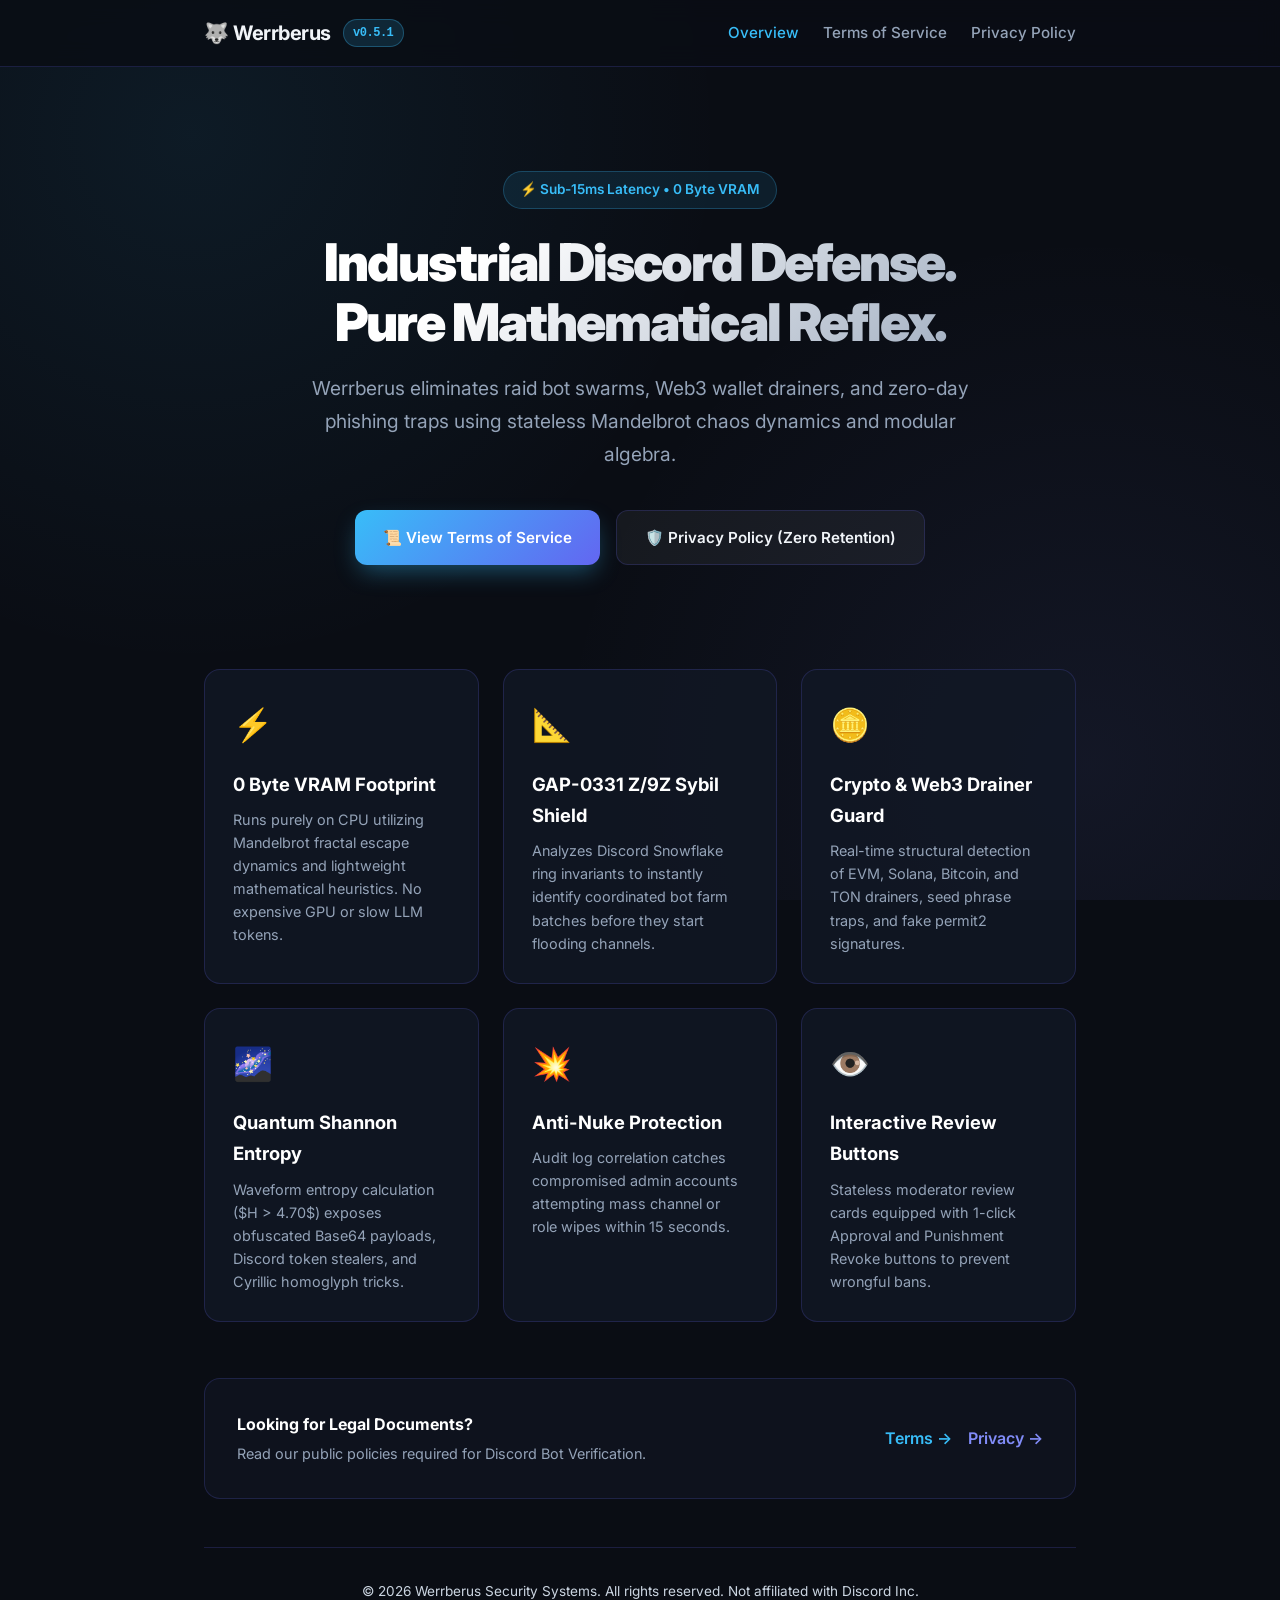
==== index.html @ 81c5df58 "feat: Werrberus ToS and Privacy Policy portal" ====
<!DOCTYPE html>
<html lang="en">
<head>
  <meta charset="UTF-8">
  <meta name="viewport" content="width=device-width, initial-scale=1.0">
  <title>Werrberus - Zero-Memory Fractal Anti-Raid Guard</title>
  <link rel="preconnect" href="https://fonts.googleapis.com">
  <link rel="preconnect" href="https://fonts.gstatic.com" crossorigin>
  <link href="https://fonts.googleapis.com/css2?family=Inter:wght@400;500;600;700;800;900&display=swap" rel="stylesheet">
  <link rel="stylesheet" href="style.css">
  <style>
    .hero {
      text-align: center;
      padding: 4rem 1rem 3rem;
    }
    .hero-badge {
      display: inline-flex;
      align-items: center;
      gap: 0.5rem;
      padding: 0.4rem 1rem;
      border-radius: 9999px;
      background: rgba(56, 189, 248, 0.1);
      border: 1px solid rgba(56, 189, 248, 0.25);
      color: var(--accent-cyan);
      font-size: 0.85rem;
      font-weight: 600;
      margin-bottom: 1.5rem;
    }
    .hero h1 {
      font-size: 3.25rem;
      font-weight: 900;
      letter-spacing: -0.04em;
      line-height: 1.15;
      margin-bottom: 1.25rem;
      background: linear-gradient(135deg, #ffffff 30%, #94a3b8 100%);
      -webkit-background-clip: text;
      -webkit-text-fill-color: transparent;
    }
    .hero p {
      font-size: 1.2rem;
      color: var(--text-muted);
      max-width: 680px;
      margin: 0 auto 2.5rem;
    }
    .cta-group {
      display: flex;
      justify-content: center;
      gap: 1rem;
      flex-wrap: wrap;
    }
    .btn {
      padding: 0.85rem 1.75rem;
      border-radius: 12px;
      font-weight: 600;
      font-size: 0.95rem;
      text-decoration: none;
      transition: all 0.2s ease;
      display: inline-flex;
      align-items: center;
      gap: 0.5rem;
    }
    .btn-primary {
      background: linear-gradient(135deg, #38bdf8 0%, #6366f1 100%);
      color: #fff;
      box-shadow: 0 10px 25px -5px rgba(56, 189, 248, 0.4);
    }
    .btn-primary:hover {
      transform: translateY(-2px);
      box-shadow: 0 15px 30px -5px rgba(56, 189, 248, 0.6);
    }
    .btn-secondary {
      background: rgba(255, 255, 255, 0.05);
      color: var(--text-main);
      border: 1px solid var(--border-color);
    }
    .btn-secondary:hover {
      background: rgba(255, 255, 255, 0.1);
      border-color: var(--border-hover);
      transform: translateY(-2px);
    }
    .features-grid {
      display: grid;
      grid-template-columns: repeat(auto-fit, minmax(260px, 1fr));
      gap: 1.5rem;
      margin: 3.5rem 0;
    }
    .feature-card {
      background: var(--bg-card);
      border: 1px solid var(--border-color);
      border-radius: 16px;
      padding: 1.75rem;
      transition: all 0.2s ease;
    }
    .feature-card:hover {
      border-color: var(--border-hover);
      transform: translateY(-4px);
    }
    .feature-icon {
      font-size: 2rem;
      margin-bottom: 1rem;
      display: inline-block;
    }
    .feature-card h3 {
      font-size: 1.15rem;
      margin-bottom: 0.5rem;
      color: #fff;
    }
    .feature-card p {
      font-size: 0.9rem;
      color: var(--text-muted);
      margin: 0;
      line-height: 1.6;
    }
    .legal-nav-box {
      background: rgba(18, 24, 38, 0.5);
      border: 1px solid var(--border-color);
      border-radius: 16px;
      padding: 2rem;
      display: flex;
      justify-content: space-between;
      align-items: center;
      flex-wrap: wrap;
      gap: 1rem;
      margin-top: 2rem;
    }
  </style>
</head>
<body>

  <header>
    <div class="nav-container">
      <a href="index.html" class="brand">
        <span>🐺 Werrberus</span>
        <span class="brand-badge">v0.5.1</span>
      </a>
      <nav class="nav-links">
        <a href="index.html" class="active">Overview</a>
        <a href="terms.html">Terms of Service</a>
        <a href="privacy.html">Privacy Policy</a>
      </nav>
    </div>
  </header>

  <main class="container">
    <section class="hero">
      <div class="hero-badge">⚡ Sub-15ms Latency • 0 Byte VRAM</div>
      <h1>Industrial Discord Defense.<br>Pure Mathematical Reflex.</h1>
      <p>Werrberus eliminates raid bot swarms, Web3 wallet drainers, and zero-day phishing traps using stateless Mandelbrot chaos dynamics and modular algebra.</p>
      
      <div class="cta-group">
        <a href="terms.html" class="btn btn-primary">📜 View Terms of Service</a>
        <a href="privacy.html" class="btn btn-secondary">🛡️ Privacy Policy (Zero Retention)</a>
      </div>
    </section>

    <section class="features-grid">
      <div class="feature-card">
        <div class="feature-icon">⚡</div>
        <h3>0 Byte VRAM Footprint</h3>
        <p>Runs purely on CPU utilizing Mandelbrot fractal escape dynamics and lightweight mathematical heuristics. No expensive GPU or slow LLM tokens.</p>
      </div>

      <div class="feature-card">
        <div class="feature-icon">📐</div>
        <h3>GAP-0331 Z/9Z Sybil Shield</h3>
        <p>Analyzes Discord Snowflake ring invariants to instantly identify coordinated bot farm batches before they start flooding channels.</p>
      </div>

      <div class="feature-card">
        <div class="feature-icon">🪙</div>
        <h3>Crypto & Web3 Drainer Guard</h3>
        <p>Real-time structural detection of EVM, Solana, Bitcoin, and TON drainers, seed phrase traps, and fake permit2 signatures.</p>
      </div>

      <div class="feature-card">
        <div class="feature-icon">🌌</div>
        <h3>Quantum Shannon Entropy</h3>
        <p>Waveform entropy calculation ($H > 4.70$) exposes obfuscated Base64 payloads, Discord token stealers, and Cyrillic homoglyph tricks.</p>
      </div>

      <div class="feature-card">
        <div class="feature-icon">💥</div>
        <h3>Anti-Nuke Protection</h3>
        <p>Audit log correlation catches compromised admin accounts attempting mass channel or role wipes within 15 seconds.</p>
      </div>

      <div class="feature-card">
        <div class="feature-icon">👁️</div>
        <h3>Interactive Review Buttons</h3>
        <p>Stateless moderator review cards equipped with 1-click Approval and Punishment Revoke buttons to prevent wrongful bans.</p>
      </div>
    </section>

    <div class="legal-nav-box">
      <div>
        <h4 style="color: #fff; margin-bottom: 0.25rem;">Looking for Legal Documents?</h4>
        <p style="color: var(--text-muted); font-size: 0.9rem; margin: 0;">Read our public policies required for Discord Bot Verification.</p>
      </div>
      <div style="display: flex; gap: 1rem;">
        <a href="terms.html" style="color: var(--accent-cyan); text-decoration: none; font-weight: 600;">Terms →</a>
        <a href="privacy.html" style="color: var(--accent-purple); text-decoration: none; font-weight: 600;">Privacy →</a>
      </div>
    </div>

    <footer class="footer">
      <p>© 2026 Werrberus Security Systems. All rights reserved. Not affiliated with Discord Inc.</p>
    </footer>
  </main>

</body>
</html>
---- style.css ----
:root {
  --bg-primary: #0a0d14;
  --bg-card: rgba(18, 24, 38, 0.75);
  --border-color: rgba(99, 102, 241, 0.2);
  --border-hover: rgba(99, 102, 241, 0.45);
  --text-main: #f1f5f9;
  --text-muted: #94a3b8;
  --accent-cyan: #38bdf8;
  --accent-purple: #818cf8;
  --accent-emerald: #34d399;
  --glow: rgba(56, 189, 248, 0.15);
}

* {
  margin: 0;
  padding: 0;
  box-sizing: border-box;
}

body {
  font-family: 'Inter', -apple-system, BlinkMacSystemFont, "Segoe UI", Roboto, sans-serif;
  background-color: var(--bg-primary);
  color: var(--text-main);
  line-height: 1.7;
  min-height: 100vh;
  display: flex;
  flex-direction: column;
  background-image: 
    radial-gradient(circle at 15% 15%, rgba(56, 189, 248, 0.08) 0%, transparent 40%),
    radial-gradient(circle at 85% 85%, rgba(129, 140, 248, 0.08) 0%, transparent 40%);
  background-attachment: fixed;
}

.container {
  max-width: 920px;
  margin: 0 auto;
  padding: 2.5rem 1.5rem;
  width: 100%;
  flex: 1;
}

/* Header */
header {
  border-bottom: 1px solid var(--border-color);
  background: rgba(10, 13, 20, 0.85);
  backdrop-filter: blur(12px);
  position: sticky;
  top: 0;
  z-index: 50;
}

.nav-container {
  max-width: 920px;
  margin: 0 auto;
  padding: 1rem 1.5rem;
  display: flex;
  justify-content: space-between;
  align-items: center;
}

.brand {
  display: flex;
  align-items: center;
  gap: 0.75rem;
  text-decoration: none;
  color: var(--text-main);
  font-weight: 700;
  font-size: 1.25rem;
  letter-spacing: -0.025em;
}

.brand-badge {
  font-size: 0.75rem;
  padding: 0.2rem 0.6rem;
  border-radius: 9999px;
  background: rgba(56, 189, 248, 0.15);
  color: var(--accent-cyan);
  border: 1px solid rgba(56, 189, 248, 0.3);
  font-family: monospace;
}

.nav-links {
  display: flex;
  gap: 1.5rem;
}

.nav-links a {
  color: var(--text-muted);
  text-decoration: none;
  font-size: 0.95rem;
  font-weight: 500;
  transition: all 0.2s ease;
}

.nav-links a:hover, .nav-links a.active {
  color: var(--accent-cyan);
}

/* Card & Content */
.legal-card {
  background: var(--bg-card);
  border: 1px solid var(--border-color);
  border-radius: 16px;
  padding: 2.5rem;
  box-shadow: 0 20px 40px -15px rgba(0, 0, 0, 0.5);
  backdrop-filter: blur(16px);
  margin-top: 1.5rem;
}

.legal-header {
  margin-bottom: 2.5rem;
  padding-bottom: 1.5rem;
  border-bottom: 1px solid rgba(255, 255, 255, 0.08);
}

.legal-header h1 {
  font-size: 2.25rem;
  font-weight: 800;
  letter-spacing: -0.03em;
  background: linear-gradient(135deg, #fff 0%, #cbd5e1 100%);
  -webkit-background-clip: text;
  -webkit-text-fill-color: transparent;
  margin-bottom: 0.5rem;
}

.meta-info {
  display: flex;
  gap: 1.5rem;
  color: var(--text-muted);
  font-size: 0.875rem;
}

/* Typography & Sections */
h2 {
  font-size: 1.35rem;
  font-weight: 700;
  color: #fff;
  margin: 2.25rem 0 1rem;
  display: flex;
  align-items: center;
  gap: 0.5rem;
}

h2::before {
  content: "";
  display: inline-block;
  width: 4px;
  height: 1.25rem;
  background: var(--accent-cyan);
  border-radius: 2px;
}

p {
  margin-bottom: 1.25rem;
  color: #cbd5e1;
}

ul {
  margin-bottom: 1.5rem;
  padding-left: 1.5rem;
}

li {
  margin-bottom: 0.5rem;
  color: #cbd5e1;
}

strong {
  color: #fff;
}

.highlight-box {
  background: rgba(56, 189, 248, 0.07);
  border-left: 4px solid var(--accent-cyan);
  padding: 1.25rem;
  border-radius: 0 12px 12px 0;
  margin: 1.5rem 0;
  font-size: 0.95rem;
}

.footer {
  text-align: center;
  padding: 2rem 0;
  color: var(--text-muted);
  font-size: 0.85rem;
  border-top: 1px solid var(--border-color);
  margin-top: 3rem;
}
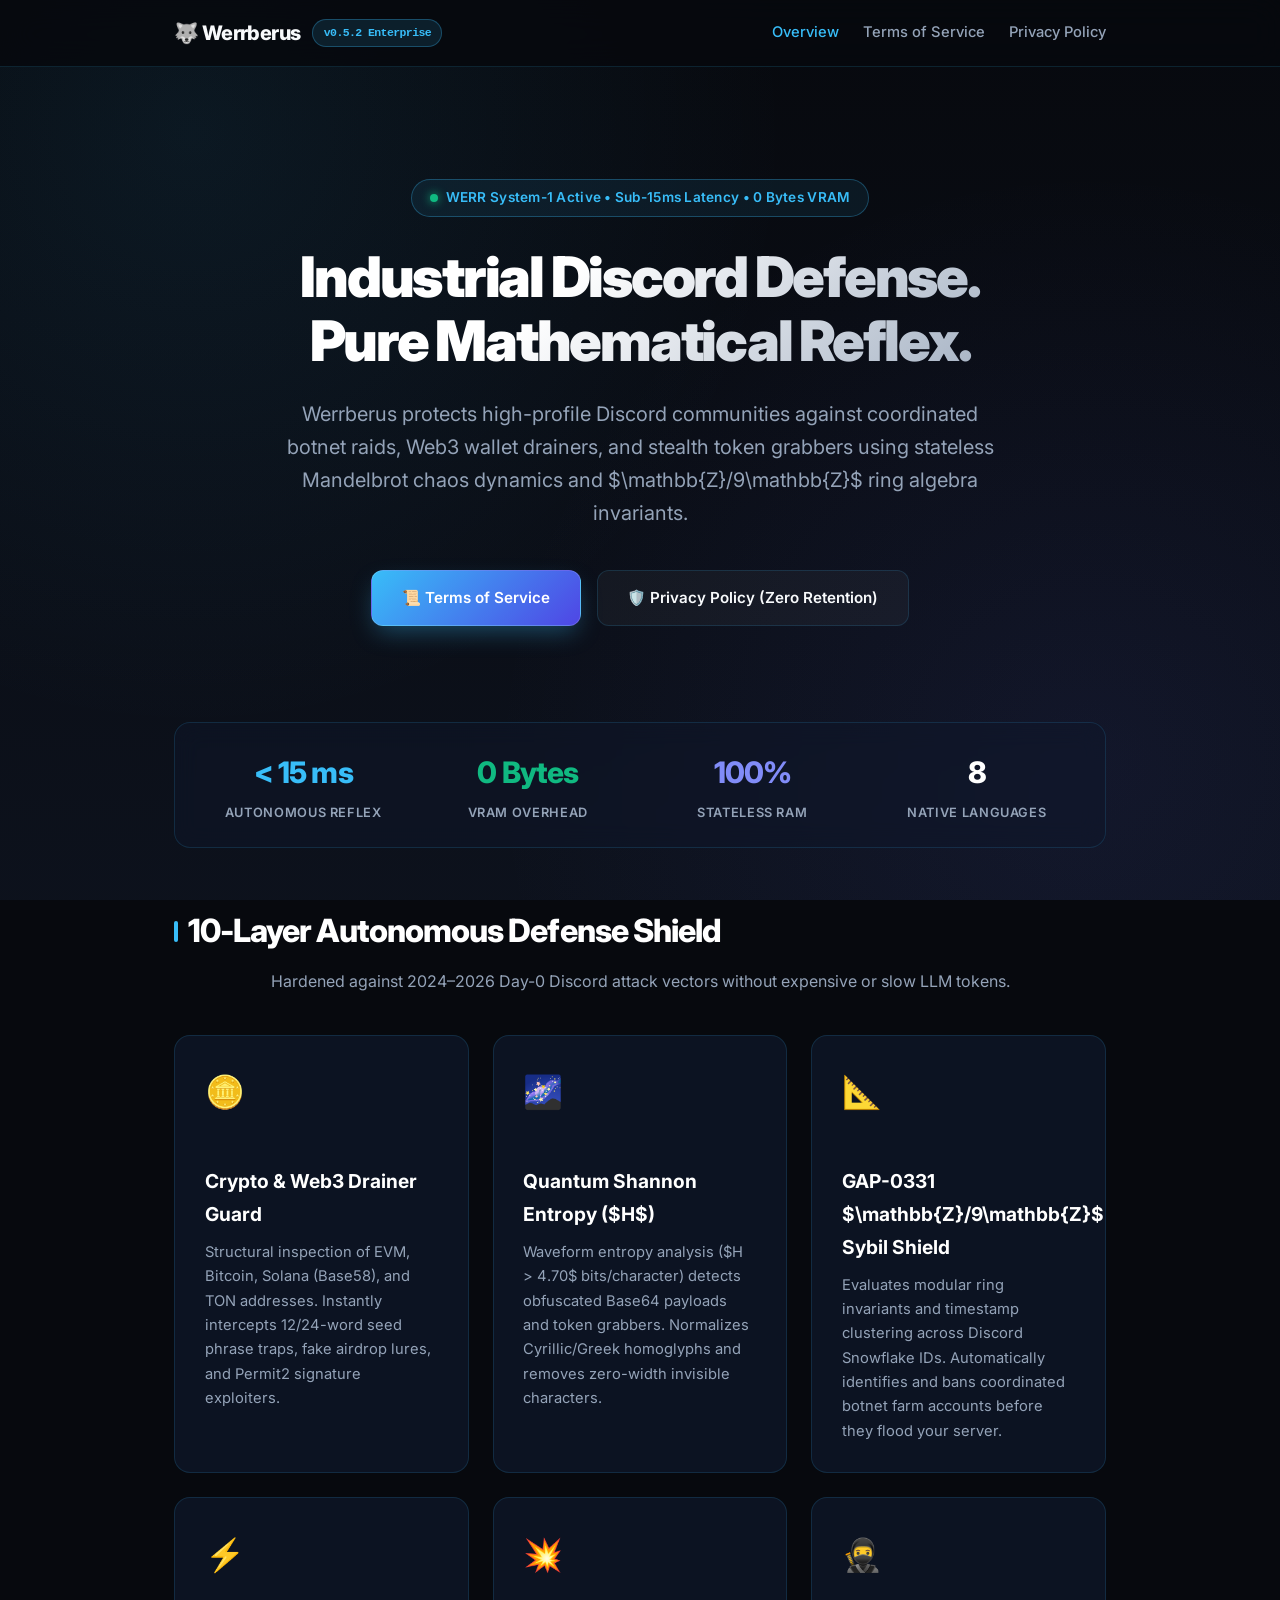
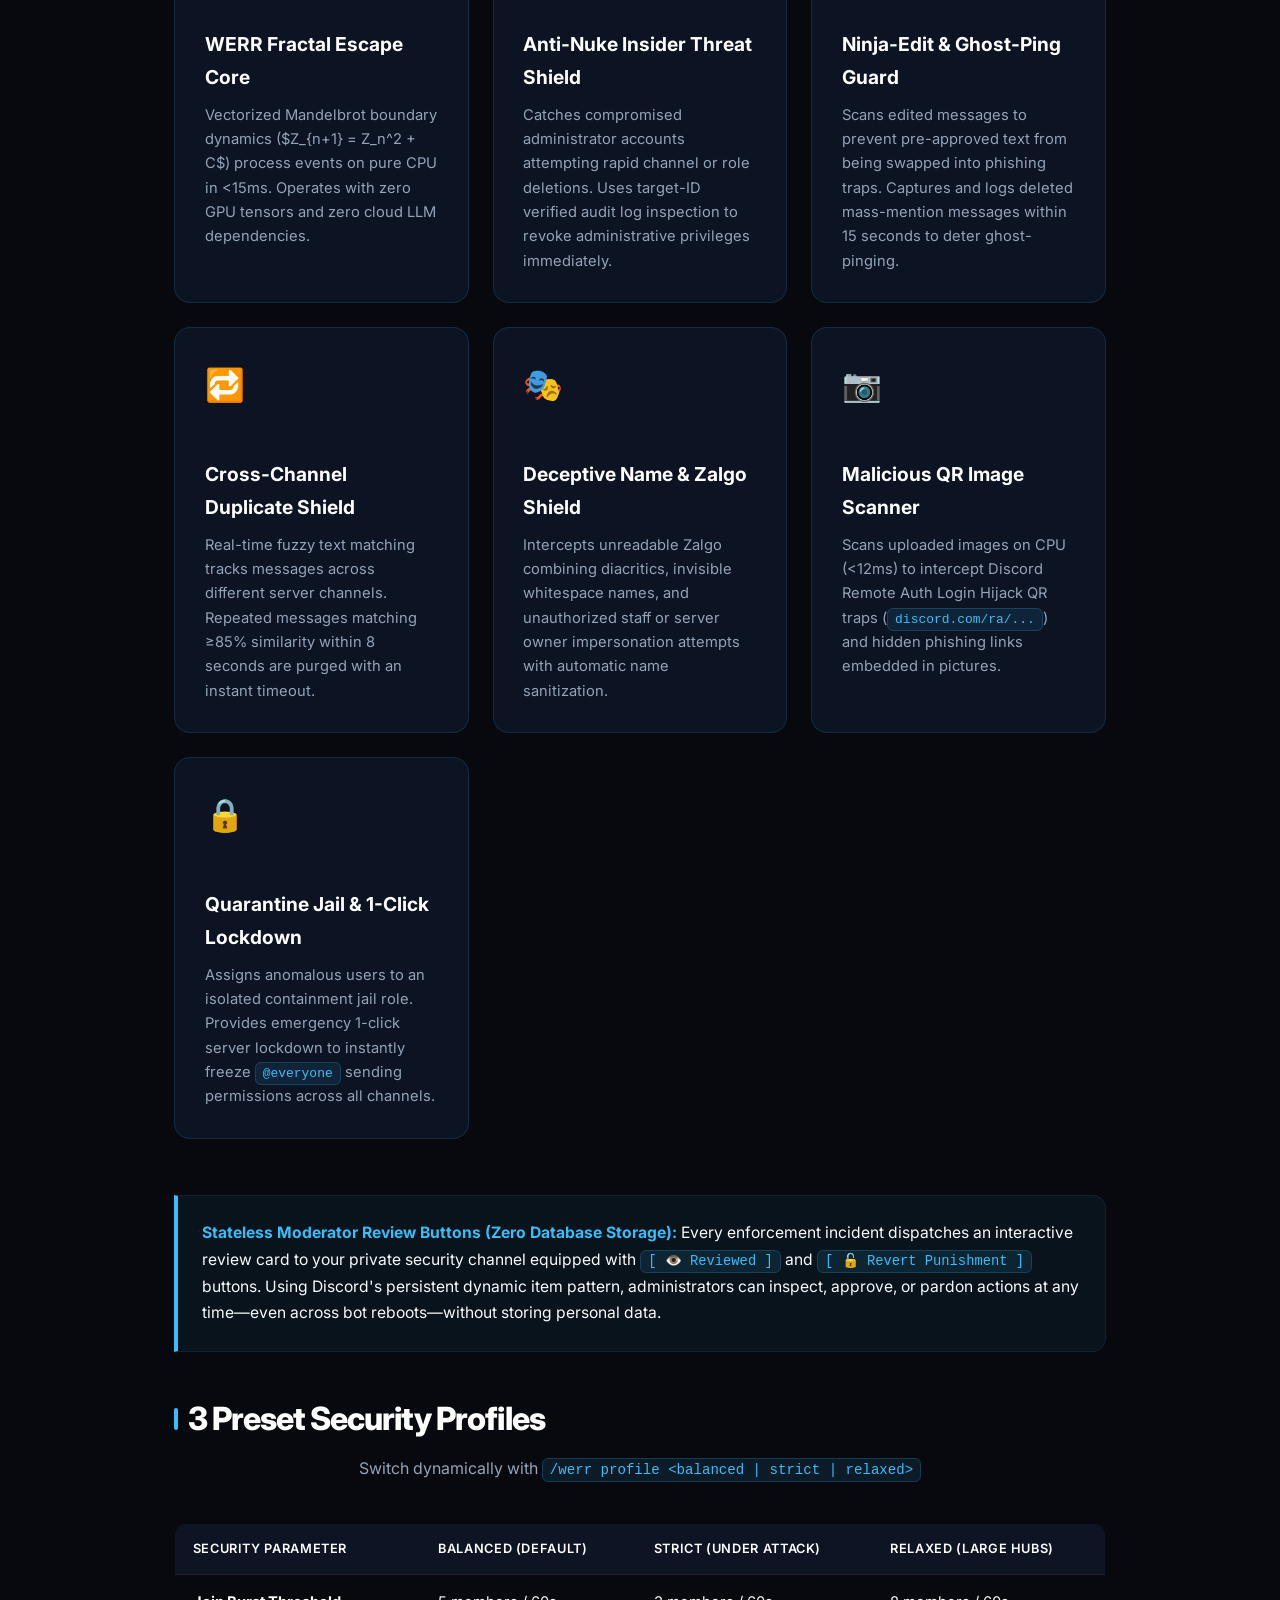
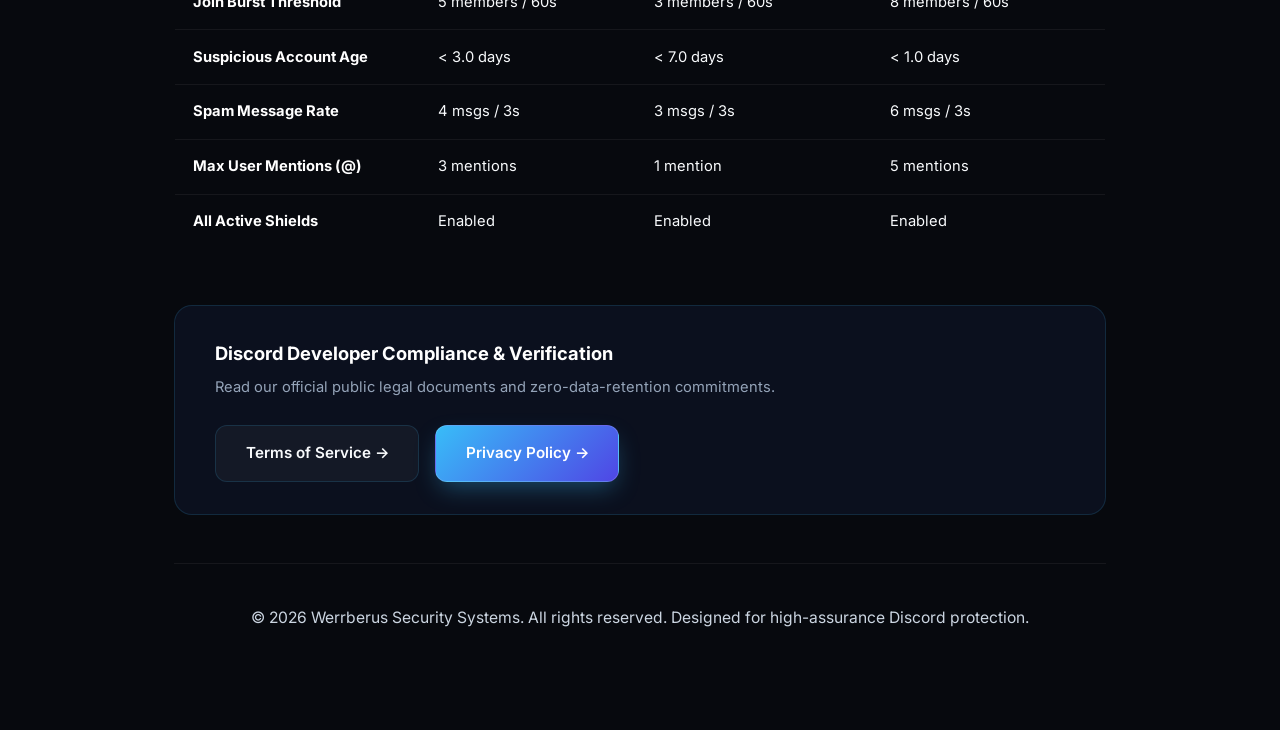
==== commit bda53fa0: "docs: complete overhaul of terms, privacy policy, and visual portal v1.1" ====
--- a/index.html
+++ b/index.html
@@ -3,135 +3,21 @@
 <head>
   <meta charset="UTF-8">
   <meta name="viewport" content="width=device-width, initial-scale=1.0">
-  <title>Werrberus - Zero-Memory Fractal Anti-Raid Guard</title>
+  <title>Werrberus — Zero-Memory Fractal Anti-Raid & Security Shield</title>
+  <meta name="description" content="Industrial-grade Discord anti-raid and security shield powered by Mandelbrot fractal escape dynamics, GAP-0331 Z/9Z modular algebra, and Shannon entropy. Sub-15ms latency, 0 Bytes VRAM.">
   <link rel="preconnect" href="https://fonts.googleapis.com">
   <link rel="preconnect" href="https://fonts.gstatic.com" crossorigin>
   <link href="https://fonts.googleapis.com/css2?family=Inter:wght@400;500;600;700;800;900&display=swap" rel="stylesheet">
   <link rel="stylesheet" href="style.css">
-  <style>
-    .hero {
-      text-align: center;
-      padding: 4rem 1rem 3rem;
-    }
-    .hero-badge {
-      display: inline-flex;
-      align-items: center;
-      gap: 0.5rem;
-      padding: 0.4rem 1rem;
-      border-radius: 9999px;
-      background: rgba(56, 189, 248, 0.1);
-      border: 1px solid rgba(56, 189, 248, 0.25);
-      color: var(--accent-cyan);
-      font-size: 0.85rem;
-      font-weight: 600;
-      margin-bottom: 1.5rem;
-    }
-    .hero h1 {
-      font-size: 3.25rem;
-      font-weight: 900;
-      letter-spacing: -0.04em;
-      line-height: 1.15;
-      margin-bottom: 1.25rem;
-      background: linear-gradient(135deg, #ffffff 30%, #94a3b8 100%);
-      -webkit-background-clip: text;
-      -webkit-text-fill-color: transparent;
-    }
-    .hero p {
-      font-size: 1.2rem;
-      color: var(--text-muted);
-      max-width: 680px;
-      margin: 0 auto 2.5rem;
-    }
-    .cta-group {
-      display: flex;
-      justify-content: center;
-      gap: 1rem;
-      flex-wrap: wrap;
-    }
-    .btn {
-      padding: 0.85rem 1.75rem;
-      border-radius: 12px;
-      font-weight: 600;
-      font-size: 0.95rem;
-      text-decoration: none;
-      transition: all 0.2s ease;
-      display: inline-flex;
-      align-items: center;
-      gap: 0.5rem;
-    }
-    .btn-primary {
-      background: linear-gradient(135deg, #38bdf8 0%, #6366f1 100%);
-      color: #fff;
-      box-shadow: 0 10px 25px -5px rgba(56, 189, 248, 0.4);
-    }
-    .btn-primary:hover {
-      transform: translateY(-2px);
-      box-shadow: 0 15px 30px -5px rgba(56, 189, 248, 0.6);
-    }
-    .btn-secondary {
-      background: rgba(255, 255, 255, 0.05);
-      color: var(--text-main);
-      border: 1px solid var(--border-color);
-    }
-    .btn-secondary:hover {
-      background: rgba(255, 255, 255, 0.1);
-      border-color: var(--border-hover);
-      transform: translateY(-2px);
-    }
-    .features-grid {
-      display: grid;
-      grid-template-columns: repeat(auto-fit, minmax(260px, 1fr));
-      gap: 1.5rem;
-      margin: 3.5rem 0;
-    }
-    .feature-card {
-      background: var(--bg-card);
-      border: 1px solid var(--border-color);
-      border-radius: 16px;
-      padding: 1.75rem;
-      transition: all 0.2s ease;
-    }
-    .feature-card:hover {
-      border-color: var(--border-hover);
-      transform: translateY(-4px);
-    }
-    .feature-icon {
-      font-size: 2rem;
-      margin-bottom: 1rem;
-      display: inline-block;
-    }
-    .feature-card h3 {
-      font-size: 1.15rem;
-      margin-bottom: 0.5rem;
-      color: #fff;
-    }
-    .feature-card p {
-      font-size: 0.9rem;
-      color: var(--text-muted);
-      margin: 0;
-      line-height: 1.6;
-    }
-    .legal-nav-box {
-      background: rgba(18, 24, 38, 0.5);
-      border: 1px solid var(--border-color);
-      border-radius: 16px;
-      padding: 2rem;
-      display: flex;
-      justify-content: space-between;
-      align-items: center;
-      flex-wrap: wrap;
-      gap: 1rem;
-      margin-top: 2rem;
-    }
-  </style>
 </head>
 <body>
 
+  <!-- Navigation Header -->
   <header>
     <div class="nav-container">
       <a href="index.html" class="brand">
         <span>🐺 Werrberus</span>
-        <span class="brand-badge">v0.5.1</span>
+        <span class="brand-badge">v0.5.2 Enterprise</span>
       </a>
       <nav class="nav-links">
         <a href="index.html" class="active">Overview</a>
@@ -141,70 +27,197 @@
     </div>
   </header>
 
+  <!-- Main Content Container -->
   <main class="container">
+    
+    <!-- Hero Section -->
     <section class="hero">
-      <div class="hero-badge">⚡ Sub-15ms Latency • 0 Byte VRAM</div>
+      <div class="hero-badge">
+        <span class="status-dot"></span>
+        <span>WERR System-1 Active • Sub-15ms Latency • 0 Bytes VRAM</span>
+      </div>
       <h1>Industrial Discord Defense.<br>Pure Mathematical Reflex.</h1>
-      <p>Werrberus eliminates raid bot swarms, Web3 wallet drainers, and zero-day phishing traps using stateless Mandelbrot chaos dynamics and modular algebra.</p>
+      <p>
+        Werrberus protects high-profile Discord communities against coordinated botnet raids, Web3 wallet drainers, and stealth token grabbers using stateless Mandelbrot chaos dynamics and $\mathbb{Z}/9\mathbb{Z}$ ring algebra invariants.
+      </p>
       
       <div class="cta-group">
-        <a href="terms.html" class="btn btn-primary">📜 View Terms of Service</a>
+        <a href="terms.html" class="btn btn-primary">📜 Terms of Service</a>
         <a href="privacy.html" class="btn btn-secondary">🛡️ Privacy Policy (Zero Retention)</a>
       </div>
     </section>
 
+    <!-- Real-Time Metrics Strip -->
+    <section class="stats-strip">
+      <div class="stat-item">
+        <div class="stat-value cyan">&lt; 15 ms</div>
+        <div class="stat-label">Autonomous Reflex</div>
+      </div>
+      <div class="stat-item">
+        <div class="stat-value emerald">0 Bytes</div>
+        <div class="stat-label">VRAM Overhead</div>
+      </div>
+      <div class="stat-item">
+        <div class="stat-value purple">100%</div>
+        <div class="stat-label">Stateless RAM</div>
+      </div>
+      <div class="stat-item">
+        <div class="stat-value">8</div>
+        <div class="stat-label">Native Languages</div>
+      </div>
+    </section>
+
+    <!-- Multi-Layered Defense Grid -->
+    <div class="section-title">
+      <h2>10-Layer Autonomous Defense Shield</h2>
+      <p>Hardened against 2024–2026 Day-0 Discord attack vectors without expensive or slow LLM tokens.</p>
+    </div>
+
     <section class="features-grid">
-      <div class="feature-card">
-        <div class="feature-icon">⚡</div>
-        <h3>0 Byte VRAM Footprint</h3>
-        <p>Runs purely on CPU utilizing Mandelbrot fractal escape dynamics and lightweight mathematical heuristics. No expensive GPU or slow LLM tokens.</p>
-      </div>
-
-      <div class="feature-card">
-        <div class="feature-icon">📐</div>
-        <h3>GAP-0331 Z/9Z Sybil Shield</h3>
-        <p>Analyzes Discord Snowflake ring invariants to instantly identify coordinated bot farm batches before they start flooding channels.</p>
-      </div>
-
+      <!-- 1. Crypto & Web3 Drainer Guard -->
       <div class="feature-card">
         <div class="feature-icon">🪙</div>
         <h3>Crypto & Web3 Drainer Guard</h3>
-        <p>Real-time structural detection of EVM, Solana, Bitcoin, and TON drainers, seed phrase traps, and fake permit2 signatures.</p>
-      </div>
-
+        <p>Structural inspection of EVM, Bitcoin, Solana (Base58), and TON addresses. Instantly intercepts 12/24-word seed phrase traps, fake airdrop lures, and Permit2 signature exploiters.</p>
+      </div>
+
+      <!-- 2. Quantum / Shannon Entropy -->
       <div class="feature-card">
         <div class="feature-icon">🌌</div>
-        <h3>Quantum Shannon Entropy</h3>
-        <p>Waveform entropy calculation ($H > 4.70$) exposes obfuscated Base64 payloads, Discord token stealers, and Cyrillic homoglyph tricks.</p>
-      </div>
-
+        <h3>Quantum Shannon Entropy ($H$)</h3>
+        <p>Waveform entropy analysis ($H > 4.70$ bits/character) detects obfuscated Base64 payloads and token grabbers. Normalizes Cyrillic/Greek homoglyphs and removes zero-width invisible characters.</p>
+      </div>
+
+      <!-- 3. GAP-0331 Z/9Z Sybil Analysis -->
+      <div class="feature-card">
+        <div class="feature-icon">📐</div>
+        <h3>GAP-0331 $\mathbb{Z}/9\mathbb{Z}$ Sybil Shield</h3>
+        <p>Evaluates modular ring invariants and timestamp clustering across Discord Snowflake IDs. Automatically identifies and bans coordinated botnet farm accounts before they flood your server.</p>
+      </div>
+
+      <!-- 4. Zero VRAM Fractal Engine -->
+      <div class="feature-card">
+        <div class="feature-icon">⚡</div>
+        <h3>WERR Fractal Escape Core</h3>
+        <p>Vectorized Mandelbrot boundary dynamics ($Z_{n+1} = Z_n^2 + C$) process events on pure CPU in &lt;15ms. Operates with zero GPU tensors and zero cloud LLM dependencies.</p>
+      </div>
+
+      <!-- 5. Anti-Nuke rogue admin guard -->
       <div class="feature-card">
         <div class="feature-icon">💥</div>
-        <h3>Anti-Nuke Protection</h3>
-        <p>Audit log correlation catches compromised admin accounts attempting mass channel or role wipes within 15 seconds.</p>
-      </div>
-
-      <div class="feature-card">
-        <div class="feature-icon">👁️</div>
-        <h3>Interactive Review Buttons</h3>
-        <p>Stateless moderator review cards equipped with 1-click Approval and Punishment Revoke buttons to prevent wrongful bans.</p>
+        <h3>Anti-Nuke Insider Threat Shield</h3>
+        <p>Catches compromised administrator accounts attempting rapid channel or role deletions. Uses target-ID verified audit log inspection to revoke administrative privileges immediately.</p>
+      </div>
+
+      <!-- 6. Ninja-Edit & Ghost-Ping Shield -->
+      <div class="feature-card">
+        <div class="feature-icon">🥷</div>
+        <h3>Ninja-Edit & Ghost-Ping Guard</h3>
+        <p>Scans edited messages to prevent pre-approved text from being swapped into phishing traps. Captures and logs deleted mass-mention messages within 15 seconds to deter ghost-pinging.</p>
+      </div>
+
+      <!-- 7. Cross-Channel Duplicate Spam -->
+      <div class="feature-card">
+        <div class="feature-icon">🔁</div>
+        <h3>Cross-Channel Duplicate Shield</h3>
+        <p>Real-time fuzzy text matching tracks messages across different server channels. Repeated messages matching &ge;85% similarity within 8 seconds are purged with an instant timeout.</p>
+      </div>
+
+      <!-- 8. Deceptive Impersonation & Name Shield -->
+      <div class="feature-card">
+        <div class="feature-icon">🎭</div>
+        <h3>Deceptive Name & Zalgo Shield</h3>
+        <p>Intercepts unreadable Zalgo combining diacritics, invisible whitespace names, and unauthorized staff or server owner impersonation attempts with automatic name sanitization.</p>
+      </div>
+
+      <!-- 9. Malicious QR Scanner -->
+      <div class="feature-card">
+        <div class="feature-icon">📷</div>
+        <h3>Malicious QR Image Scanner</h3>
+        <p>Scans uploaded images on CPU (&lt;12ms) to intercept Discord Remote Auth Login Hijack QR traps (<code>discord.com/ra/...</code>) and hidden phishing links embedded in pictures.</p>
+      </div>
+
+      <!-- 10. 1-Click Lockdown & Quarantine Jail -->
+      <div class="feature-card">
+        <div class="feature-icon">🔒</div>
+        <h3>Quarantine Jail & 1-Click Lockdown</h3>
+        <p>Assigns anomalous users to an isolated containment jail role. Provides emergency 1-click server lockdown to instantly freeze <code>@everyone</code> sending permissions across all channels.</p>
       </div>
     </section>
 
+    <!-- Database-Free Review System Highlight -->
+    <div class="highlight-box">
+      <strong>Stateless Moderator Review Buttons (Zero Database Storage):</strong> Every enforcement incident dispatches an interactive review card to your private security channel equipped with <code>[ 👁️ Reviewed ]</code> and <code>[ 🔓 Revert Punishment ]</code> buttons. Using Discord's persistent dynamic item pattern, administrators can inspect, approve, or pardon actions at any time—even across bot reboots—without storing personal data.
+    </div>
+
+    <!-- Security Profiles Comparison -->
+    <div class="section-title">
+      <h2>3 Preset Security Profiles</h2>
+      <p>Switch dynamically with <code>/werr profile &lt;balanced | strict | relaxed&gt;</code></p>
+    </div>
+
+    <table>
+      <thead>
+        <tr>
+          <th>Security Parameter</th>
+          <th>Balanced (Default)</th>
+          <th>Strict (Under Attack)</th>
+          <th>Relaxed (Large Hubs)</th>
+        </tr>
+      </thead>
+      <tbody>
+        <tr>
+          <td><strong>Join Burst Threshold</strong></td>
+          <td>5 members / 60s</td>
+          <td>3 members / 60s</td>
+          <td>8 members / 60s</td>
+        </tr>
+        <tr>
+          <td><strong>Suspicious Account Age</strong></td>
+          <td>&lt; 3.0 days</td>
+          <td>&lt; 7.0 days</td>
+          <td>&lt; 1.0 days</td>
+        </tr>
+        <tr>
+          <td><strong>Spam Message Rate</strong></td>
+          <td>4 msgs / 3s</td>
+          <td>3 msgs / 3s</td>
+          <td>6 msgs / 3s</td>
+        </tr>
+        <tr>
+          <td><strong>Max User Mentions (@)</strong></td>
+          <td>3 mentions</td>
+          <td>1 mention</td>
+          <td>5 mentions</td>
+        </tr>
+        <tr>
+          <td><strong>All Active Shields</strong></td>
+          <td>Enabled</td>
+          <td>Enabled</td>
+          <td>Enabled</td>
+        </tr>
+      </tbody>
+    </table>
+
+    <!-- Legal Compliance Navigation Box -->
     <div class="legal-nav-box">
       <div>
-        <h4 style="color: #fff; margin-bottom: 0.25rem;">Looking for Legal Documents?</h4>
-        <p style="color: var(--text-muted); font-size: 0.9rem; margin: 0;">Read our public policies required for Discord Bot Verification.</p>
+        <h4 style="color: #fff; margin-bottom: 0.35rem; font-size: 1.15rem;">Discord Developer Compliance & Verification</h4>
+        <p style="color: var(--text-muted); font-size: 0.92rem; margin: 0;">
+          Read our official public legal documents and zero-data-retention commitments.
+        </p>
       </div>
       <div style="display: flex; gap: 1rem;">
-        <a href="terms.html" style="color: var(--accent-cyan); text-decoration: none; font-weight: 600;">Terms →</a>
-        <a href="privacy.html" style="color: var(--accent-purple); text-decoration: none; font-weight: 600;">Privacy →</a>
-      </div>
-    </div>
-
+        <a href="terms.html" class="btn btn-secondary">Terms of Service →</a>
+        <a href="privacy.html" class="btn btn-primary">Privacy Policy →</a>
+      </div>
+    </div>
+
+    <!-- Footer -->
     <footer class="footer">
-      <p>© 2026 Werrberus Security Systems. All rights reserved. Not affiliated with Discord Inc.</p>
+      <p>© 2026 Werrberus Security Systems. All rights reserved. Designed for high-assurance Discord protection.</p>
     </footer>
+
   </main>
 
 </body>
--- a/style.css
+++ b/style.css
@@ -1,14 +1,20 @@
 :root {
-  --bg-primary: #0a0d14;
-  --bg-card: rgba(18, 24, 38, 0.75);
-  --border-color: rgba(99, 102, 241, 0.2);
-  --border-hover: rgba(99, 102, 241, 0.45);
-  --text-main: #f1f5f9;
+  --bg-primary: #07090e;
+  --bg-surface: #0d121d;
+  --bg-card: rgba(15, 23, 42, 0.75);
+  --bg-card-hover: rgba(22, 33, 58, 0.85);
+  --border-color: rgba(56, 189, 248, 0.15);
+  --border-hover: rgba(56, 189, 248, 0.4);
+  --text-main: #f8fafc;
   --text-muted: #94a3b8;
+  --text-dim: #64748b;
   --accent-cyan: #38bdf8;
+  --accent-blue: #3b82f6;
   --accent-purple: #818cf8;
-  --accent-emerald: #34d399;
-  --glow: rgba(56, 189, 248, 0.15);
+  --accent-emerald: #10b981;
+  --accent-rose: #f43f5e;
+  --glow-cyan: rgba(56, 189, 248, 0.2);
+  --glow-purple: rgba(129, 140, 248, 0.2);
 }
 
 * {
@@ -26,31 +32,33 @@
   display: flex;
   flex-direction: column;
   background-image: 
-    radial-gradient(circle at 15% 15%, rgba(56, 189, 248, 0.08) 0%, transparent 40%),
-    radial-gradient(circle at 85% 85%, rgba(129, 140, 248, 0.08) 0%, transparent 40%);
+    radial-gradient(circle at 15% 15%, rgba(56, 189, 248, 0.08) 0%, transparent 45%),
+    radial-gradient(circle at 85% 85%, rgba(99, 102, 241, 0.08) 0%, transparent 45%),
+    linear-gradient(180deg, rgba(7, 9, 14, 0.95) 0%, rgba(13, 18, 29, 0.95) 100%);
   background-attachment: fixed;
+  -webkit-font-smoothing: antialiased;
 }
 
 .container {
-  max-width: 920px;
+  max-width: 980px;
   margin: 0 auto;
   padding: 2.5rem 1.5rem;
   width: 100%;
   flex: 1;
 }
 
-/* Header */
+/* Header & Navigation */
 header {
   border-bottom: 1px solid var(--border-color);
-  background: rgba(10, 13, 20, 0.85);
-  backdrop-filter: blur(12px);
+  background: rgba(7, 9, 14, 0.85);
+  backdrop-filter: blur(16px);
   position: sticky;
   top: 0;
-  z-index: 50;
+  z-index: 100;
 }
 
 .nav-container {
-  max-width: 920px;
+  max-width: 980px;
   margin: 0 auto;
   padding: 1rem 1.5rem;
   display: flex;
@@ -64,125 +72,412 @@
   gap: 0.75rem;
   text-decoration: none;
   color: var(--text-main);
-  font-weight: 700;
+  font-weight: 800;
   font-size: 1.25rem;
-  letter-spacing: -0.025em;
+  letter-spacing: -0.03em;
 }
 
 .brand-badge {
-  font-size: 0.75rem;
-  padding: 0.2rem 0.6rem;
+  font-size: 0.72rem;
+  padding: 0.2rem 0.65rem;
   border-radius: 9999px;
-  background: rgba(56, 189, 248, 0.15);
+  background: rgba(56, 189, 248, 0.12);
   color: var(--accent-cyan);
   border: 1px solid rgba(56, 189, 248, 0.3);
-  font-family: monospace;
+  font-family: ui-monospace, SFMono-Regular, Menlo, Monaco, Consolas, monospace;
+  font-weight: 600;
 }
 
 .nav-links {
   display: flex;
   gap: 1.5rem;
+  align-items: center;
 }
 
 .nav-links a {
   color: var(--text-muted);
   text-decoration: none;
-  font-size: 0.95rem;
+  font-size: 0.92rem;
   font-weight: 500;
   transition: all 0.2s ease;
 }
 
-.nav-links a:hover, .nav-links a.active {
+.nav-links a:hover, 
+.nav-links a.active {
   color: var(--accent-cyan);
 }
 
-/* Card & Content */
+/* Hero Section */
+.hero {
+  text-align: center;
+  padding: 4.5rem 1rem 3.5rem;
+}
+
+.hero-badge {
+  display: inline-flex;
+  align-items: center;
+  gap: 0.5rem;
+  padding: 0.4rem 1.1rem;
+  border-radius: 9999px;
+  background: rgba(56, 189, 248, 0.08);
+  border: 1px solid rgba(56, 189, 248, 0.3);
+  color: var(--accent-cyan);
+  font-size: 0.85rem;
+  font-weight: 600;
+  margin-bottom: 1.75rem;
+  letter-spacing: 0.02em;
+}
+
+.status-dot {
+  width: 8px;
+  height: 8px;
+  background-color: var(--accent-emerald);
+  border-radius: 50%;
+  display: inline-block;
+  box-shadow: 0 0 10px var(--accent-emerald);
+  animation: pulse 2s infinite;
+}
+
+@keyframes pulse {
+  0% { transform: scale(0.95); opacity: 0.8; }
+  50% { transform: scale(1.15); opacity: 1; }
+  100% { transform: scale(0.95); opacity: 0.8; }
+}
+
+.hero h1 {
+  font-size: 3.5rem;
+  font-weight: 900;
+  letter-spacing: -0.04em;
+  line-height: 1.15;
+  margin-bottom: 1.5rem;
+  background: linear-gradient(135deg, #ffffff 40%, #94a3b8 100%);
+  -webkit-background-clip: text;
+  -webkit-text-fill-color: transparent;
+}
+
+.hero p {
+  font-size: 1.25rem;
+  color: var(--text-muted);
+  max-width: 720px;
+  margin: 0 auto 2.5rem;
+  line-height: 1.65;
+}
+
+/* Metric / Stats Strip */
+.stats-strip {
+  display: grid;
+  grid-template-columns: repeat(4, 1fr);
+  gap: 1rem;
+  margin: 2.5rem 0 3.5rem;
+  padding: 1.5rem;
+  background: rgba(15, 23, 42, 0.5);
+  border: 1px solid var(--border-color);
+  border-radius: 16px;
+  backdrop-filter: blur(12px);
+}
+
+.stat-item {
+  text-align: center;
+}
+
+.stat-value {
+  font-size: 1.85rem;
+  font-weight: 800;
+  color: #fff;
+  letter-spacing: -0.03em;
+}
+
+.stat-value.cyan { color: var(--accent-cyan); }
+.stat-value.purple { color: var(--accent-purple); }
+.stat-value.emerald { color: var(--accent-emerald); }
+
+.stat-label {
+  font-size: 0.8rem;
+  color: var(--text-muted);
+  text-transform: uppercase;
+  letter-spacing: 0.05em;
+  margin-top: 0.25rem;
+  font-weight: 600;
+}
+
+/* Buttons */
+.cta-group {
+  display: flex;
+  justify-content: center;
+  gap: 1rem;
+  flex-wrap: wrap;
+}
+
+.btn {
+  padding: 0.9rem 1.85rem;
+  border-radius: 12px;
+  font-weight: 600;
+  font-size: 0.95rem;
+  text-decoration: none;
+  transition: all 0.25s cubic-bezier(0.16, 1, 0.3, 1);
+  display: inline-flex;
+  align-items: center;
+  gap: 0.5rem;
+}
+
+.btn-primary {
+  background: linear-gradient(135deg, #38bdf8 0%, #4f46e5 100%);
+  color: #fff;
+  box-shadow: 0 10px 25px -5px rgba(56, 189, 248, 0.35);
+  border: 1px solid rgba(255, 255, 255, 0.15);
+}
+
+.btn-primary:hover {
+  transform: translateY(-2px);
+  box-shadow: 0 16px 32px -5px rgba(56, 189, 248, 0.5);
+}
+
+.btn-secondary {
+  background: rgba(255, 255, 255, 0.04);
+  color: var(--text-main);
+  border: 1px solid var(--border-color);
+}
+
+.btn-secondary:hover {
+  background: rgba(255, 255, 255, 0.08);
+  border-color: var(--border-hover);
+  transform: translateY(-2px);
+}
+
+/* Feature Grid */
+.section-title {
+  text-align: center;
+  margin-bottom: 2.5rem;
+}
+
+.section-title h2 {
+  font-size: 2rem;
+  font-weight: 800;
+  letter-spacing: -0.03em;
+  color: #fff;
+  margin-bottom: 0.5rem;
+}
+
+.section-title p {
+  color: var(--text-muted);
+  font-size: 1rem;
+}
+
+.features-grid {
+  display: grid;
+  grid-template-columns: repeat(auto-fit, minmax(280px, 1fr));
+  gap: 1.5rem;
+  margin: 2rem 0 3.5rem;
+}
+
+.feature-card {
+  background: var(--bg-card);
+  border: 1px solid var(--border-color);
+  border-radius: 16px;
+  padding: 1.85rem;
+  transition: all 0.25s ease;
+  display: flex;
+  flex-direction: column;
+}
+
+.feature-card:hover {
+  background: var(--bg-card-hover);
+  border-color: var(--border-hover);
+  transform: translateY(-4px);
+  box-shadow: 0 16px 32px -8px rgba(0, 0, 0, 0.4);
+}
+
+.feature-icon {
+  font-size: 2rem;
+  margin-bottom: 1.1rem;
+  display: inline-block;
+}
+
+.feature-card h3 {
+  font-size: 1.2rem;
+  margin-bottom: 0.6rem;
+  color: #fff;
+  font-weight: 700;
+}
+
+.feature-card p {
+  font-size: 0.92rem;
+  color: var(--text-muted);
+  margin: 0;
+  line-height: 1.65;
+}
+
+/* Legal Documents & Layout */
 .legal-card {
   background: var(--bg-card);
   border: 1px solid var(--border-color);
-  border-radius: 16px;
-  padding: 2.5rem;
-  box-shadow: 0 20px 40px -15px rgba(0, 0, 0, 0.5);
-  backdrop-filter: blur(16px);
+  border-radius: 20px;
+  padding: 3rem;
+  box-shadow: 0 25px 50px -12px rgba(0, 0, 0, 0.6);
+  backdrop-filter: blur(20px);
   margin-top: 1.5rem;
 }
 
 .legal-header {
   margin-bottom: 2.5rem;
-  padding-bottom: 1.5rem;
+  padding-bottom: 1.75rem;
   border-bottom: 1px solid rgba(255, 255, 255, 0.08);
 }
 
 .legal-header h1 {
-  font-size: 2.25rem;
-  font-weight: 800;
-  letter-spacing: -0.03em;
+  font-size: 2.5rem;
+  font-weight: 900;
+  letter-spacing: -0.04em;
   background: linear-gradient(135deg, #fff 0%, #cbd5e1 100%);
   -webkit-background-clip: text;
   -webkit-text-fill-color: transparent;
-  margin-bottom: 0.5rem;
+  margin-bottom: 0.6rem;
 }
 
 .meta-info {
   display: flex;
   gap: 1.5rem;
-  color: var(--text-muted);
-  font-size: 0.875rem;
-}
-
-/* Typography & Sections */
+  color: var(--text-dim);
+  font-size: 0.9rem;
+  font-weight: 500;
+}
+
+/* Typography & Markdown Sections */
 h2 {
-  font-size: 1.35rem;
+  font-size: 1.45rem;
   font-weight: 700;
   color: #fff;
-  margin: 2.25rem 0 1rem;
-  display: flex;
-  align-items: center;
-  gap: 0.5rem;
+  margin: 2.5rem 0 1rem;
+  display: flex;
+  align-items: center;
+  gap: 0.6rem;
+  letter-spacing: -0.02em;
 }
 
 h2::before {
   content: "";
   display: inline-block;
   width: 4px;
-  height: 1.25rem;
+  height: 1.35rem;
   background: var(--accent-cyan);
   border-radius: 2px;
+}
+
+h3 {
+  font-size: 1.15rem;
+  font-weight: 600;
+  color: #e2e8f0;
+  margin: 1.75rem 0 0.75rem;
 }
 
 p {
   margin-bottom: 1.25rem;
   color: #cbd5e1;
-}
-
-ul {
+  font-size: 0.98rem;
+  line-height: 1.75;
+}
+
+ul, ol {
   margin-bottom: 1.5rem;
   padding-left: 1.5rem;
 }
 
 li {
-  margin-bottom: 0.5rem;
+  margin-bottom: 0.6rem;
   color: #cbd5e1;
+  font-size: 0.98rem;
+  line-height: 1.7;
 }
 
 strong {
   color: #fff;
 }
 
+code {
+  font-family: ui-monospace, SFMono-Regular, Menlo, Monaco, Consolas, monospace;
+  background: rgba(56, 189, 248, 0.1);
+  color: var(--accent-cyan);
+  padding: 0.2rem 0.45rem;
+  border-radius: 6px;
+  font-size: 0.88em;
+  border: 1px solid rgba(56, 189, 248, 0.2);
+}
+
 .highlight-box {
-  background: rgba(56, 189, 248, 0.07);
+  background: rgba(56, 189, 248, 0.06);
   border-left: 4px solid var(--accent-cyan);
-  padding: 1.25rem;
-  border-radius: 0 12px 12px 0;
-  margin: 1.5rem 0;
-  font-size: 0.95rem;
+  padding: 1.5rem;
+  border-radius: 0 14px 14px 0;
+  margin: 2rem 0;
+  font-size: 0.98rem;
+  border-top: 1px solid rgba(56, 189, 248, 0.1);
+  border-right: 1px solid rgba(56, 189, 248, 0.1);
+  border-bottom: 1px solid rgba(56, 189, 248, 0.1);
+}
+
+.highlight-box strong {
+  color: var(--accent-cyan);
+}
+
+/* Tables */
+table {
+  width: 100%;
+  border-collapse: collapse;
+  margin: 2rem 0;
+  border-radius: 12px;
+  overflow: hidden;
+  border: 1px solid var(--border-color);
+}
+
+th, td {
+  padding: 0.9rem 1.1rem;
+  text-align: left;
+  border-bottom: 1px solid rgba(255, 255, 255, 0.06);
+  font-size: 0.92rem;
+}
+
+th {
+  background: rgba(15, 23, 42, 0.8);
+  color: #fff;
+  font-weight: 600;
+  text-transform: uppercase;
+  font-size: 0.8rem;
+  letter-spacing: 0.05em;
+}
+
+tr:hover td {
+  background: rgba(255, 255, 255, 0.02);
+}
+
+/* Footer & Bottom Boxes */
+.legal-nav-box {
+  background: rgba(15, 23, 42, 0.6);
+  border: 1px solid var(--border-color);
+  border-radius: 18px;
+  padding: 2rem 2.5rem;
+  display: flex;
+  justify-content: space-between;
+  align-items: center;
+  flex-wrap: wrap;
+  gap: 1.5rem;
+  margin: 3.5rem 0 2rem;
 }
 
 .footer {
   text-align: center;
-  padding: 2rem 0;
-  color: var(--text-muted);
-  font-size: 0.85rem;
-  border-top: 1px solid var(--border-color);
+  padding: 2.5rem 0;
+  color: var(--text-dim);
+  font-size: 0.88rem;
+  border-top: 1px solid rgba(255, 255, 255, 0.06);
   margin-top: 3rem;
 }
+
+/* Responsiveness */
+@media (max-width: 768px) {
+  .hero h1 { font-size: 2.5rem; }
+  .hero p { font-size: 1.05rem; }
+  .stats-strip { grid-template-columns: repeat(2, 1fr); gap: 1.25rem; }
+  .legal-card { padding: 1.75rem; }
+  .nav-container { flex-direction: column; gap: 1rem; }
+  .legal-nav-box { flex-direction: column; text-align: center; }
+}
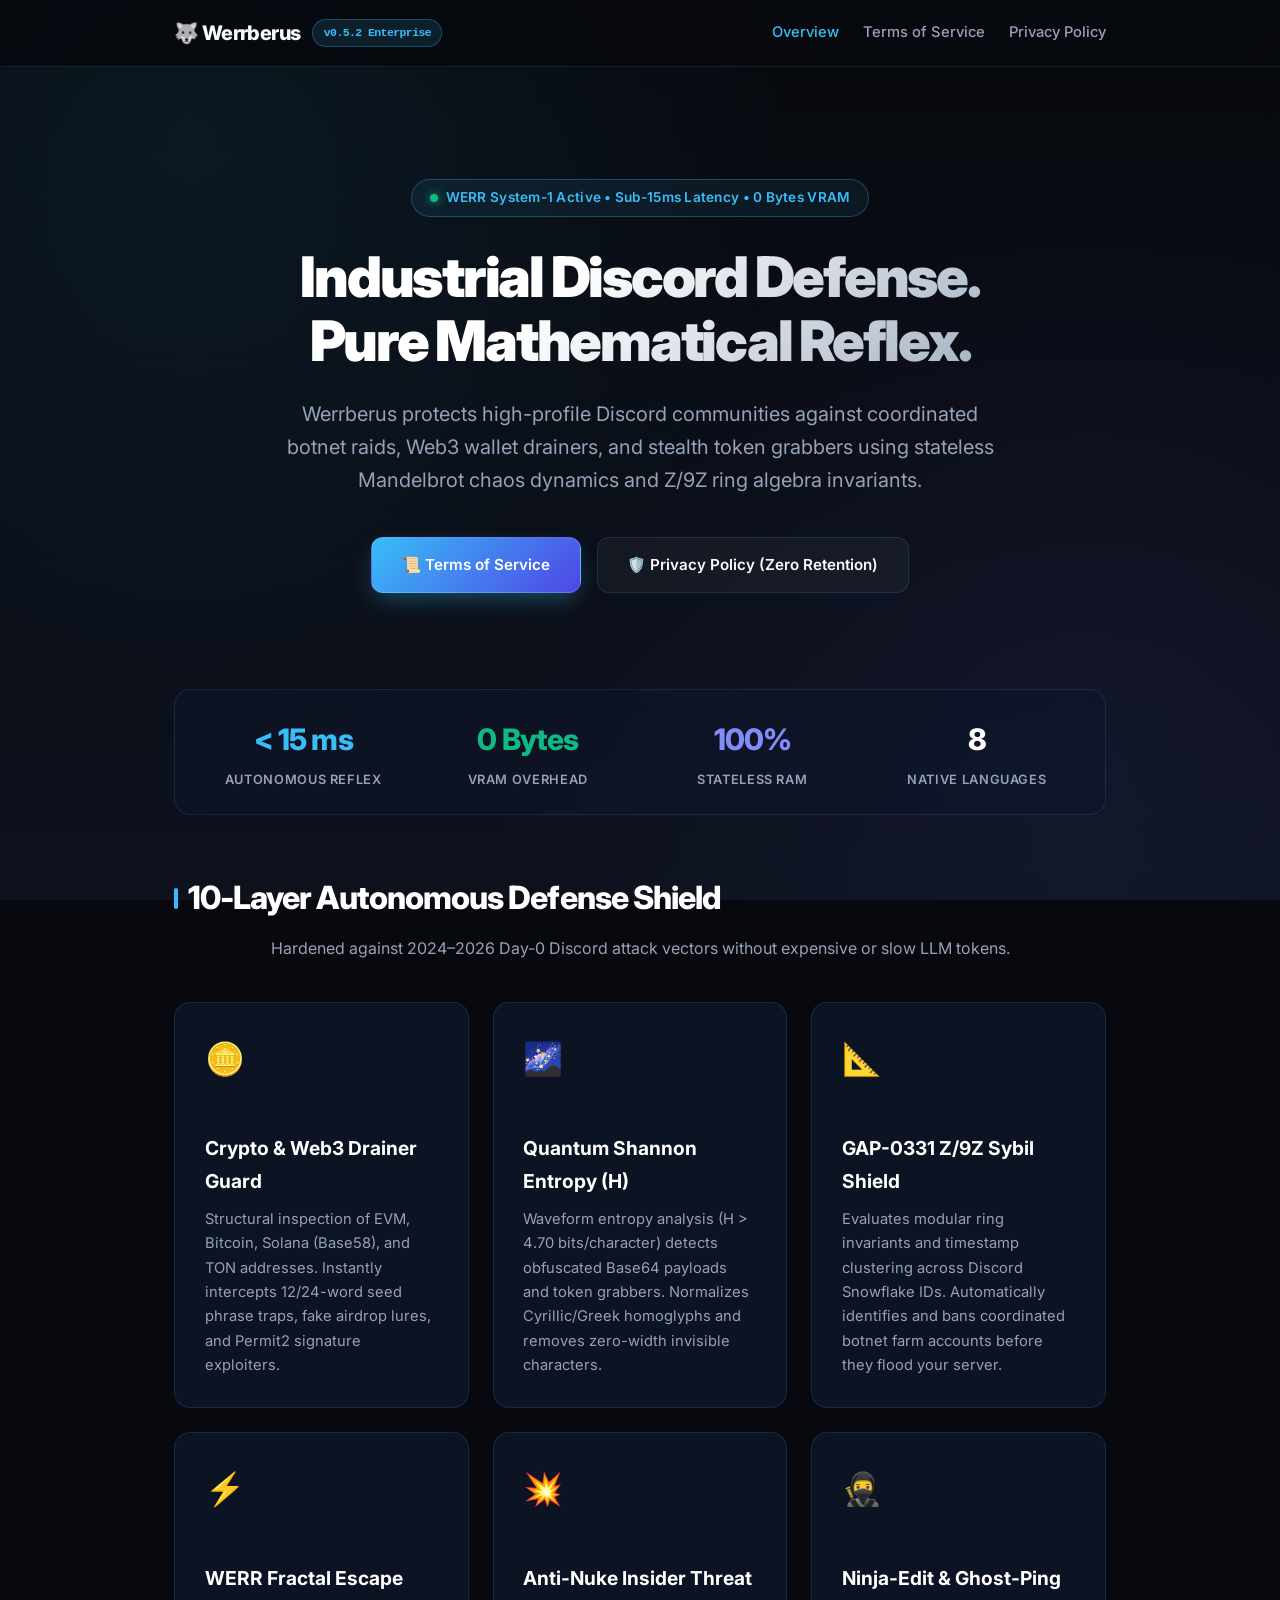
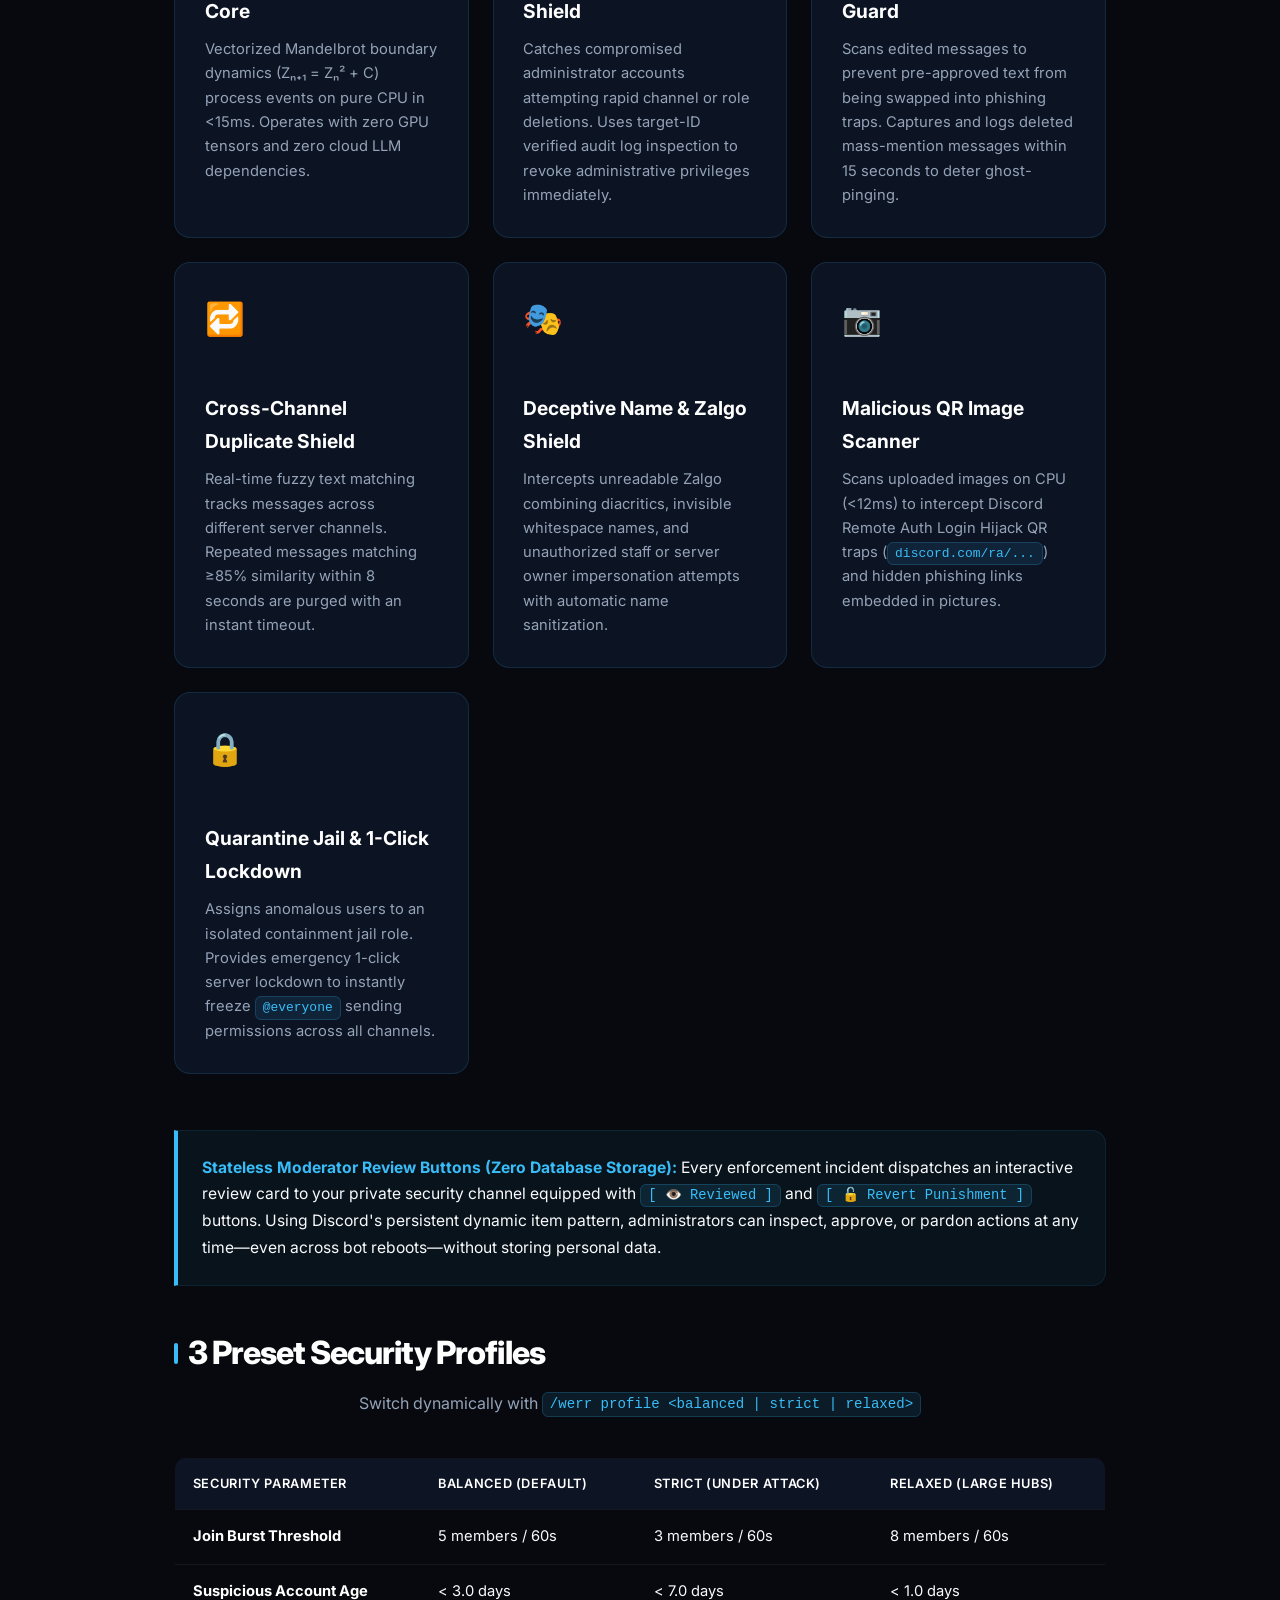
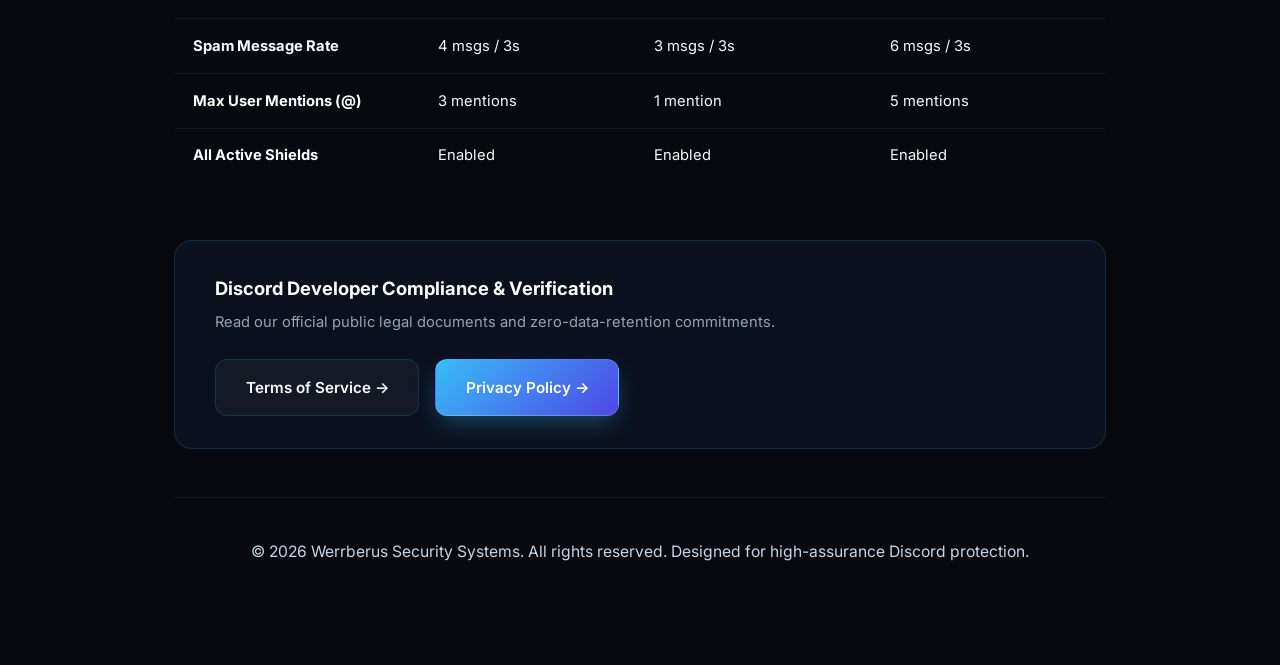
==== commit d216987e: "docs: clean up raw LaTeX math dollar syntax to clean HTML unicode" ====
--- a/index.html
+++ b/index.html
@@ -38,7 +38,7 @@
       </div>
       <h1>Industrial Discord Defense.<br>Pure Mathematical Reflex.</h1>
       <p>
-        Werrberus protects high-profile Discord communities against coordinated botnet raids, Web3 wallet drainers, and stealth token grabbers using stateless Mandelbrot chaos dynamics and $\mathbb{Z}/9\mathbb{Z}$ ring algebra invariants.
+        Werrberus protects high-profile Discord communities against coordinated botnet raids, Web3 wallet drainers, and stealth token grabbers using stateless Mandelbrot chaos dynamics and Z/9Z ring algebra invariants.
       </p>
       
       <div class="cta-group">
@@ -84,14 +84,14 @@
       <!-- 2. Quantum / Shannon Entropy -->
       <div class="feature-card">
         <div class="feature-icon">🌌</div>
-        <h3>Quantum Shannon Entropy ($H$)</h3>
-        <p>Waveform entropy analysis ($H > 4.70$ bits/character) detects obfuscated Base64 payloads and token grabbers. Normalizes Cyrillic/Greek homoglyphs and removes zero-width invisible characters.</p>
+        <h3>Quantum Shannon Entropy (H)</h3>
+        <p>Waveform entropy analysis (H &gt; 4.70 bits/character) detects obfuscated Base64 payloads and token grabbers. Normalizes Cyrillic/Greek homoglyphs and removes zero-width invisible characters.</p>
       </div>
 
       <!-- 3. GAP-0331 Z/9Z Sybil Analysis -->
       <div class="feature-card">
         <div class="feature-icon">📐</div>
-        <h3>GAP-0331 $\mathbb{Z}/9\mathbb{Z}$ Sybil Shield</h3>
+        <h3>GAP-0331 Z/9Z Sybil Shield</h3>
         <p>Evaluates modular ring invariants and timestamp clustering across Discord Snowflake IDs. Automatically identifies and bans coordinated botnet farm accounts before they flood your server.</p>
       </div>
 
@@ -99,7 +99,7 @@
       <div class="feature-card">
         <div class="feature-icon">⚡</div>
         <h3>WERR Fractal Escape Core</h3>
-        <p>Vectorized Mandelbrot boundary dynamics ($Z_{n+1} = Z_n^2 + C$) process events on pure CPU in &lt;15ms. Operates with zero GPU tensors and zero cloud LLM dependencies.</p>
+        <p>Vectorized Mandelbrot boundary dynamics (Zₙ₊₁ = Zₙ² + C) process events on pure CPU in &lt;15ms. Operates with zero GPU tensors and zero cloud LLM dependencies.</p>
       </div>
 
       <!-- 5. Anti-Nuke rogue admin guard -->
